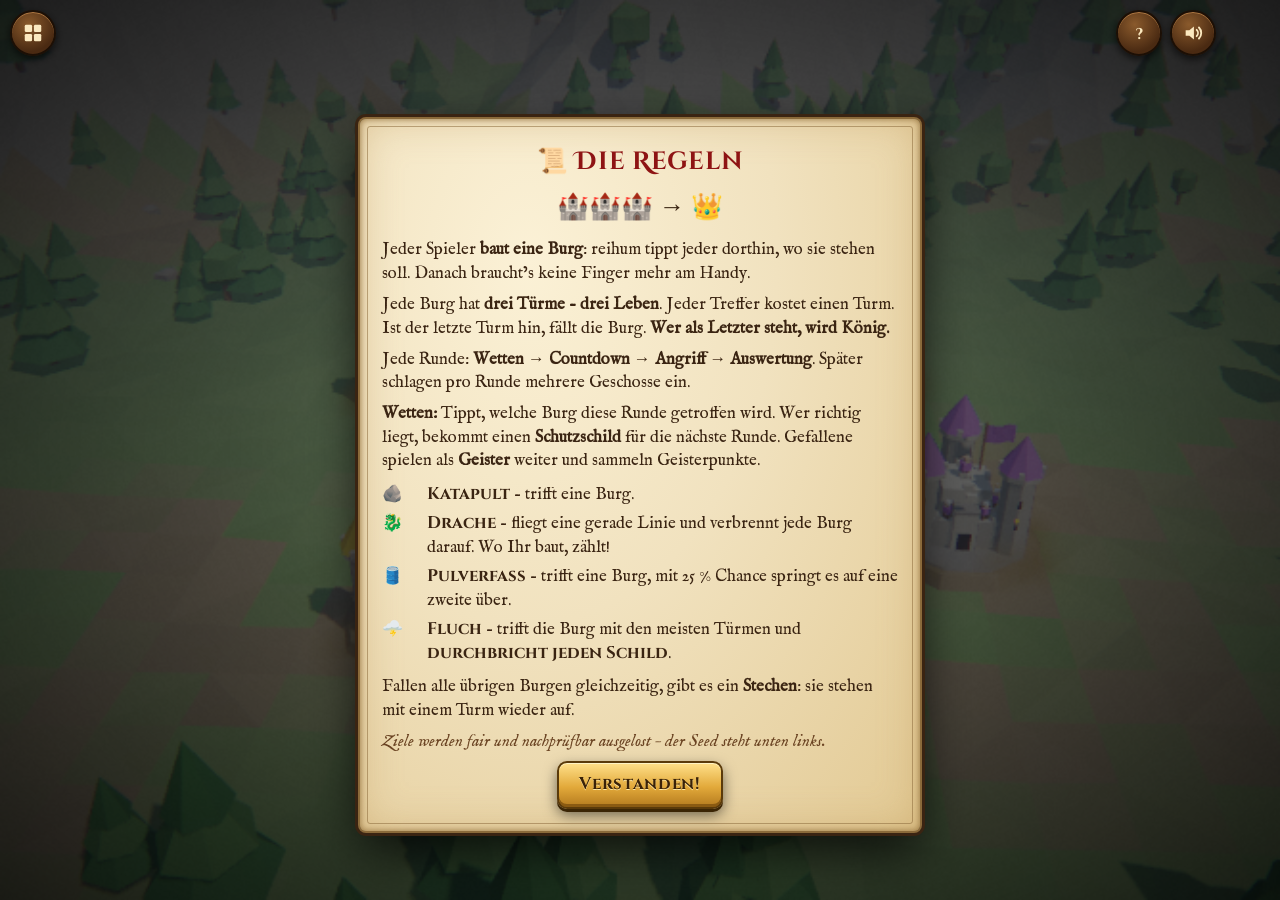
==== koenigsfinger/index.html @ d041a4e6 "Königsfinger: 3D-Engine, Spielablauf, Oberfläche, Musik und Online-Grundlage (in Arbeit) Co-Authored" ====
<!doctype html>
<html lang="de">
<head>
<meta charset="utf-8">
<meta name="viewport" content="width=device-width,initial-scale=1,viewport-fit=cover,user-scalable=no">
<meta name="theme-color" content="#1a110a">
<meta name="apple-mobile-web-app-capable" content="yes">
<title>Königsfinger</title>
<link rel="icon" href="data:image/svg+xml,%3Csvg xmlns=%22http://www.w3.org/2000/svg%22 viewBox=%220 0 100 100%22%3E%3Ctext y=%22.9em%22 font-size=%2290%22%3E%F0%9F%91%91%3C/text%3E%3C/svg%3E">
<link rel="stylesheet" href="fonts/fonts.css">
<style>
:root{--ink:#3a2412;--ink2:#6b4423;--parch:#f1e2bf;--parch2:#e2c993;--wood:#4a2c16;--wood2:#2e1a0c;--gold:#e8b84a;--gold2:#a8741c;--blood:#8e1414;
  --safe-t:env(safe-area-inset-top,0px);--safe-b:env(safe-area-inset-bottom,0px)}
*{box-sizing:border-box;-webkit-tap-highlight-color:transparent}
html,body{margin:0;height:100%;overflow:hidden;background:#120b06;color:var(--ink);font-family:'IM Fell English',Georgia,serif;user-select:none;-webkit-user-select:none;touch-action:none}
#gl{position:fixed;inset:0;width:100%;height:100%;display:block}
button,input,select{font:inherit;color:inherit}
.hide{display:none!important}

/* ---------- Holzknöpfe und Pergament ---------- */
.btn{display:inline-flex;align-items:center;justify-content:center;gap:.4em;min-height:48px;padding:.55em 1.2em;border:2px solid #1c0f05;border-radius:10px;cursor:pointer;
  font-family:'Cinzel',serif;font-weight:700;font-size:1.05rem;letter-spacing:.04em;color:#fbe9c0;text-shadow:0 1px 0 #000;
  background:linear-gradient(#7a4a24,#4a2a12 55%,#3a200c);box-shadow:inset 0 1px 0 #a8703f,inset 0 -3px 0 #24130a,0 3px 0 #140a03,0 6px 14px #0008;transition:transform .08s}
.btn:active{transform:translateY(2px);box-shadow:inset 0 1px 0 #a8703f,inset 0 -1px 0 #24130a,0 1px 0 #140a03}
.btn.gold{color:#3a2208;text-shadow:0 1px 0 #ffe9a8;background:linear-gradient(#ffe08a,#e2a93a 55%,#b47a1e);border-color:#5a3a0a;box-shadow:inset 0 1px 0 #fff3c4,inset 0 -3px 0 #8a5a12,0 3px 0 #3a2404,0 6px 14px #0008}
.btn.red{background:linear-gradient(#b2332a,#7c1a14 55%,#5a100c);box-shadow:inset 0 1px 0 #e06a5c,inset 0 -3px 0 #3a0806,0 3px 0 #200403,0 6px 14px #0008}
.btn.small{min-height:38px;padding:.3em .8em;font-size:.88rem}
.btn:disabled{filter:grayscale(.8) brightness(.7);pointer-events:none}
.parch{position:relative;background:radial-gradient(ellipse at 30% 20%,#fbf1d6,var(--parch) 45%,var(--parch2));color:var(--ink);border-radius:6px;
  box-shadow:0 0 0 2px #8a6a3a,0 0 0 5px #3a2412,0 18px 50px #000c,inset 0 0 40px #b8925066,inset 0 0 6px #8a6a3a}
.parch::before{content:"";position:absolute;inset:7px;border:1.5px solid #8a6a3a88;border-radius:3px;pointer-events:none}
h1,h2,h3{font-family:'Cinzel Decorative','Cinzel',serif;margin:0;color:var(--blood);letter-spacing:.03em}
.lead{font-style:italic;color:var(--ink2)}

/* ---------- Bildschirme (Pergamentrollen über der 3D-Welt) ---------- */
.screen{position:fixed;inset:0;display:flex;align-items:center;justify-content:center;padding:calc(64px + var(--safe-t)) 14px calc(14px + var(--safe-b));z-index:20;overflow:auto;touch-action:pan-y}
.screen.dim{background:radial-gradient(ellipse,#0006,#000b)}
.card{width:min(560px,100%);max-height:100%;overflow:auto;padding:26px 22px 22px;touch-action:pan-y}
.card h2{font-size:1.55rem;text-align:center;margin-bottom:.4em}
.row{display:flex;gap:10px;flex-wrap:wrap;align-items:center}
.col{display:flex;flex-direction:column;gap:12px}
.center{text-align:center;justify-content:center}

#menu .card{background:none;box-shadow:none;text-align:center;width:min(420px,100%)}
#menu .card::before{display:none}
.logo{font-family:'Cinzel Decorative',serif;font-weight:900;font-size:clamp(2.4rem,11vw,4.2rem);line-height:.95;color:#ffd979;
  text-shadow:0 2px 0 #7a4a10,0 4px 0 #3a2008,0 0 30px #ffb34088,0 10px 30px #000;margin:0 0 .1em}
.sub{font-family:'Cinzel',serif;color:#f6e4b8;text-shadow:0 2px 6px #000;letter-spacing:.2em;font-size:.9rem;margin-bottom:1.6em}
.crownsvg{width:84px;height:62px;filter:drop-shadow(0 4px 10px #000)}
#menu .btn{width:100%;white-space:nowrap}#menu .btn.small{font-size:.8rem;padding:.3em .5em}

/* Spielerliste */
.plist{display:flex;flex-direction:column;gap:8px;margin:10px 0}
.pl{display:flex;gap:8px;align-items:center}
.pl .n{flex:0 0 1.6em;font-family:'Cinzel',serif;font-weight:700;color:var(--ink2);text-align:right}
.pl input,.field{flex:1;min-width:0;min-height:44px;padding:.35em .7em;border:2px solid #8a6a3a;border-radius:6px;background:#fff8e6;font-size:1.1rem;user-select:text;-webkit-user-select:text}
.pl input:focus,.field:focus{outline:none;border-color:var(--blood);box-shadow:0 0 0 3px #8e141433}
.pl .x{flex:0 0 40px;height:40px;border-radius:50%;border:2px solid #8a6a3a;background:#ead3a0;cursor:pointer;font-size:1.2rem;color:var(--blood)}
.opt{border-top:1px dashed #8a6a3a88;padding-top:10px;margin-top:6px}
.opt h3{font-size:1rem;color:var(--ink2);margin-bottom:6px;font-family:'Cinzel',serif}
.seg{display:flex;flex-wrap:wrap;gap:6px}
.seg label{position:relative}
.seg input{position:absolute;opacity:0}
.seg span{display:inline-block;padding:.45em .8em;border:2px solid #8a6a3a;border-radius:20px;background:#f8ecd0;cursor:pointer;font-size:.98rem}
.seg input:checked+span{background:var(--wood);color:#fbe9c0;border-color:#1c0f05}
.err{color:var(--blood);min-height:1.2em;font-style:italic;text-align:center}

/* ---------- HUD ---------- */
.ibtn{position:fixed;z-index:30;width:46px;height:46px;border-radius:50%;display:grid;place-items:center;cursor:pointer;border:2px solid #1c0f05;
  background:radial-gradient(circle at 40% 30%,#8a5a2c,#4a2a12 70%);box-shadow:inset 0 1px 0 #b07a44,0 3px 8px #000a;color:#fbe9c0;text-decoration:none}
.ibtn svg{width:22px;height:22px}
#home{top:calc(10px + var(--safe-t));left:10px}
#pauseBtn{top:calc(10px + var(--safe-t));right:10px}
#soundBtn{top:calc(10px + var(--safe-t));right:64px}
#helpBtn{top:calc(10px + var(--safe-t));right:118px}
#seed{position:fixed;left:10px;bottom:calc(6px + var(--safe-b));z-index:15;font:11px/1.2 monospace;color:#fff8;text-shadow:0 1px 2px #000;pointer-events:none}
#netState{position:fixed;right:10px;bottom:calc(6px + var(--safe-b));z-index:15;font:12px/1.2 'Cinzel',serif;color:#ffd979;text-shadow:0 1px 2px #000;pointer-events:none}

/* Herold-Spruchband */
#herald{position:fixed;left:50%;top:calc(66px + var(--safe-t));transform:translateX(-50%) translateY(-20px);width:min(92vw,620px);z-index:18;opacity:0;transition:opacity .35s,transform .35s;pointer-events:none;text-align:center}
#herald.on{opacity:1;transform:translateX(-50%) translateY(0)}
#herald .scroll{display:inline-block;padding:12px 26px 13px;font-size:clamp(1.02rem,4vw,1.32rem);line-height:1.25;border-radius:4px}
#herald .scroll::before{inset:5px}
#herald .who{display:block;font:700 .7rem 'Cinzel',serif;letter-spacing:.25em;color:var(--blood);margin-bottom:2px}

/* Aufforderung unten (Bauen, Wetten) */
#prompt{position:fixed;left:50%;bottom:calc(12px + var(--safe-b));transform:translateX(-50%);width:min(96vw,640px);z-index:19;padding:14px 16px 12px;text-align:center}
#prompt .t{font-size:clamp(1.05rem,4.4vw,1.3rem);font-family:'Cinzel',serif;font-weight:700;color:var(--ink)}
#prompt .t b{color:var(--blood)}
#timer{height:8px;margin:8px 4px 4px;border-radius:5px;background:#8a6a3a55;overflow:hidden}
#timer i{display:block;height:100%;width:100%;background:linear-gradient(90deg,#8e1414,#d64a1a);transform-origin:left;border-radius:5px}
#chips{display:flex;flex-wrap:wrap;gap:6px;justify-content:center;margin-top:8px}
.chip{display:inline-flex;align-items:center;gap:5px;min-height:40px;padding:.2em .7em .2em .3em;border-radius:22px;border:2px solid #1c0f05;cursor:pointer;color:#fff;font-family:'Cinzel',serif;font-weight:700;font-size:.92rem;text-shadow:0 1px 2px #000;box-shadow:0 2px 0 #0008}
.chip .ic{display:grid;place-items:center;width:30px;height:30px;border-radius:50%;background:#fff3;font-size:1.05rem}
.chip.sel{outline:3px solid var(--gold);outline-offset:2px}

/* Namensschilder über den Burgen */
#labels{position:fixed;inset:0;z-index:12;pointer-events:none}
.lab{position:absolute;left:0;top:0;transform:translate(-50%,-100%);display:flex;flex-direction:column;align-items:center;gap:2px;white-space:nowrap;transition:opacity .3s}
.lab .nm{display:flex;align-items:center;gap:4px;padding:2px 9px 2px 4px;border-radius:14px;border:1.5px solid #000a;font:700 13px 'Cinzel',serif;color:#fff;text-shadow:0 1px 2px #000;box-shadow:0 2px 6px #0008}
.lab .ic{font-size:14px;width:20px;height:20px;display:grid;place-items:center;border-radius:50%;background:#fff3}
.lab .tw{font-size:11px;letter-spacing:1px;color:#ffd979;text-shadow:0 1px 2px #000}
.lab .tw .d{opacity:.25;filter:grayscale(1)}
.lab .bets{display:flex;gap:2px}
.lab .tok{width:22px;height:22px;border-radius:50%;border:2px solid #fff;display:grid;place-items:center;font-size:12px;box-shadow:0 2px 4px #000a;animation:pop .35s cubic-bezier(.3,1.8,.5,1)}
.lab.dead .nm{filter:grayscale(.7) brightness(.7)}
.lab.me .nm{outline:2px solid var(--gold);outline-offset:1px}
@keyframes pop{from{transform:scale(0)}}

/* Großer Countdown */
#count{position:fixed;inset:0;display:grid;place-items:center;z-index:17;pointer-events:none;font-family:'Cinzel Decorative',serif;font-weight:900;font-size:clamp(4rem,26vw,10rem);color:#ffd979;
  text-shadow:0 4px 0 #7a4a10,0 8px 0 #3a2008,0 0 40px #ff9a2a,0 14px 30px #000}
#count span{animation:cnt .9s ease-out both}
#count span.go{color:#ff5a3a;font-size:.6em;text-shadow:0 4px 0 #6a1008,0 0 40px #ff3a1a,0 14px 30px #000}
@keyframes cnt{0%{transform:scale(2.4);opacity:0}25%{transform:scale(1);opacity:1}80%{opacity:1}100%{transform:scale(.85);opacity:0}}

/* Ergebnisrolle */
.rank{display:flex;flex-direction:column;gap:6px;margin:10px 0}
.rk{display:flex;align-items:center;gap:10px;padding:6px 10px;border-radius:6px;background:#fff6}
.rk .pos{font:900 1.15rem 'Cinzel',serif;width:1.8em;text-align:center;color:var(--ink2)}
.rk.k{background:linear-gradient(90deg,#ffe08a,#fff3c4);box-shadow:0 0 0 2px var(--gold2)}
.rk .sw{width:30px;height:30px;border-radius:50%;display:grid;place-items:center;border:2px solid #0006}
.rk .nm{flex:1;font-family:'Cinzel',serif;font-weight:700}
.rk .ex{font-size:.85rem;color:var(--ink2);font-style:italic;text-align:right}

/* Regeln */
.rules{font-size:1.05rem;line-height:1.4}
.rules p{margin:.45em 0}
.rules .atk{display:grid;grid-template-columns:2.2em 1fr;gap:6px 8px;align-items:start;margin:.6em 0}
.rules .atk b{font-family:'Cinzel',serif}
.rules .big{font-size:1.6rem;text-align:center}

/* Ruhmeshalle */
.hall{width:100%;border-collapse:collapse;font-size:1rem}
.hall th{font-family:'Cinzel',serif;font-size:.8rem;color:var(--ink2);text-align:left;border-bottom:2px solid #8a6a3a;padding:4px}
.hall td{padding:6px 4px;border-bottom:1px dashed #8a6a3a66}
.hall td.c{text-align:center}

/* Online */
.code{font:900 2.6rem 'Cinzel',serif;letter-spacing:.25em;color:var(--blood);text-align:center}
.qr{width:170px;height:170px;margin:0 auto;background:#fff;padding:6px;border-radius:6px;border:2px solid #8a6a3a}
.qr svg{width:100%;height:100%;display:block}
.mem{display:flex;align-items:center;gap:8px;padding:6px 10px;background:#fff6;border-radius:6px;font-family:'Cinzel',serif;font-weight:700}
.mem .dot{width:10px;height:10px;border-radius:50%;background:#2a8a2a}
.mem.off .dot{background:#999}
.rooms{display:flex;flex-direction:column;gap:6px;max-height:34vh;overflow:auto}
.room{display:flex;align-items:center;gap:8px;padding:8px 10px;background:#fff6;border-radius:6px;cursor:pointer}
.room b{font-family:'Cinzel',serif;letter-spacing:.12em;color:var(--blood)}
.room span{flex:1}
#nogl{z-index:40}
#fade{position:fixed;inset:0;background:#000;z-index:50;pointer-events:none;opacity:1;transition:opacity .9s}
@media (orientation:landscape) and (max-height:500px){
  #herald{top:calc(8px + var(--safe-t));width:min(60vw,560px)}
  #prompt{padding:8px 12px;width:min(70vw,640px)}
  .card{padding:16px 16px 14px}
  .logo{font-size:2.6rem}.sub{margin-bottom:.8em}
}
</style>
</head>
<body>
<canvas id="gl"></canvas>
<div id="labels"></div>
<div id="count"></div>
<div id="herald"><div class="scroll parch"><span class="who">Der Herold</span><span id="heraldText"></span></div></div>

<a id="home" class="ibtn" href="../" aria-label="Zur Spiele-Auswahl"><svg viewBox="0 0 24 24" fill="currentColor"><rect x="3" y="3" width="8" height="8" rx="1.5"/><rect x="13" y="3" width="8" height="8" rx="1.5"/><rect x="3" y="13" width="8" height="8" rx="1.5"/><rect x="13" y="13" width="8" height="8" rx="1.5"/></svg></a>
<button id="pauseBtn" class="ibtn hide" aria-label="Pause"><svg viewBox="0 0 24 24" fill="currentColor"><rect x="5" y="4" width="5" height="16" rx="1"/><rect x="14" y="4" width="5" height="16" rx="1"/></svg></button>
<button id="soundBtn" class="ibtn" aria-label="Ton an/aus"><svg viewBox="0 0 24 24" fill="currentColor"><path d="M4 9h4l5-4v14l-5-4H4z"/><path id="snd1" d="M16 8.5a5 5 0 0 1 0 7M18.5 6a8.5 8.5 0 0 1 0 12" stroke="currentColor" stroke-width="2" fill="none" stroke-linecap="round"/><path id="snd0" class="hide" d="M16 9l5 6M21 9l-5 6" stroke="currentColor" stroke-width="2.4" stroke-linecap="round"/></svg></button>
<button id="helpBtn" class="ibtn" aria-label="Regeln"><svg viewBox="0 0 24 24"><text x="12" y="18" text-anchor="middle" font-family="Cinzel,serif" font-weight="700" font-size="17" fill="currentColor">?</text></svg></button>
<div id="seed"></div><div id="netState"></div>

<div id="prompt" class="parch hide"><div class="t" id="promptText"></div><div id="timer" class="hide"><i></i></div><div id="chips"></div></div>

<!-- Hauptmenü -->
<div id="menu" class="screen">
  <div class="card">
    <svg class="crownsvg" viewBox="0 0 84 62"><defs><linearGradient id="cg" x1="0" y1="0" x2="0" y2="1"><stop offset="0" stop-color="#fff0a8"/><stop offset=".5" stop-color="#e8b84a"/><stop offset="1" stop-color="#9a6414"/></linearGradient></defs>
      <path d="M6 52 L4 16 L22 34 L42 6 L62 34 L80 16 L78 52 Z" fill="url(#cg)" stroke="#5a3a0a" stroke-width="2.5" stroke-linejoin="round"/><rect x="5" y="50" width="74" height="9" rx="2" fill="url(#cg)" stroke="#5a3a0a" stroke-width="2.5"/>
      <circle cx="42" cy="38" r="5" fill="#c81e1e" stroke="#5a0a0a" stroke-width="1.5"/><circle cx="22" cy="42" r="3.5" fill="#2a6ad6"/><circle cx="62" cy="42" r="3.5" fill="#2a9a4a"/></svg>
    <div class="logo">Königs&shy;finger</div>
    <div class="sub">WER ZULETZT STEHT, TRÄGT DIE KRONE</div>
    <div class="col">
      <button class="btn gold" id="bOffline">⚔ Am Tisch spielen</button>
      <button class="btn" id="bOnline">🌐 Online spielen</button>
      <div class="row" style="flex-wrap:nowrap"><button class="btn small" style="flex:1" id="bHall">🏆 Ruhmeshalle</button><button class="btn small" style="flex:1" id="bRules">📜 Regeln</button></div>
    </div>
  </div>
</div>

<!-- Spieler und Einstellungen (am Tisch) -->
<div id="setup" class="screen dim hide">
  <div class="card parch">
    <h2>Wer kämpft mit?</h2>
    <p class="lead center" style="text-align:center;margin:.2em 0">2 bis 8 Herrschaften – Namen sind Pflicht.</p>
    <div class="plist" id="plist"></div>
    <div class="row center"><button class="btn small" id="bAdd">＋ Spieler</button></div>
    <div id="settingsBox"></div>
    <div class="err" id="setupErr"></div>
    <div class="row" style="flex-wrap:nowrap"><button class="btn" id="bSetupBack">←</button><button class="btn gold" style="flex:1" id="bStart">Burgen bauen!</button></div>
  </div>
</div>

<template id="settingsTpl">
  <div class="opt"><h3>Angreifer (kombinierbar)</h3><div class="seg" data-k="attacks">
    <label><input type="checkbox" value="katapult"><span>🪨 Katapult</span></label><label><input type="checkbox" value="drache"><span>🐉 Drache</span></label>
    <label><input type="checkbox" value="pulver"><span>🛢️ Pulverfass</span></label><label><input type="checkbox" value="fluch"><span>🌩️ Fluch</span></label></div></div>
  <div class="opt"><h3>Wetten</h3><div class="seg" data-k="betMode">
    <label><input type="radio" name="bm" value="round"><span>Jede Runde (Schild)</span></label><label><input type="radio" name="bm" value="start"><span>Nur am Anfang (Königswette)</span></label></div></div>
  <div class="opt"><h3>Partie</h3><div class="seg" data-k="match">
    <label><input type="radio" name="mt" value="1"><span>Einzelspiel</span></label><label><input type="radio" name="mt" value="3"><span>Best of 3</span></label><label><input type="radio" name="mt" value="5"><span>Best of 5</span></label></div></div>
  <div class="opt"><h3>Kamera</h3><div class="seg" data-k="camFx">
    <label><input type="radio" name="cf" value="1"><span>Wackeln & Zoom</span></label><label><input type="radio" name="cf" value="0"><span>Ruhig</span></label></div></div>
</template>

<!-- Online -->
<div id="online" class="screen dim hide">
  <div class="card parch col">
    <h2>Online spielen</h2>
    <div class="pl"><input id="myName" class="field" maxlength="16" placeholder="Euer Name" autocomplete="off"></div>
    <div class="row" style="flex-wrap:nowrap"><button class="btn gold" style="flex:1" id="bCreate">Raum erstellen</button></div>
    <div class="seg center"><label><input type="checkbox" id="pubRoom" checked><span>In der öffentlichen Lobby zeigen</span></label></div>
    <div class="opt"><h3>Mit Code beitreten</h3><div class="row" style="flex-wrap:nowrap"><input id="joinCode" class="field" maxlength="4" placeholder="ABCD" autocomplete="off" style="text-transform:uppercase;letter-spacing:.3em;font-family:Cinzel,serif;font-weight:700"><button class="btn" id="bJoin">Beitreten</button></div></div>
    <div class="opt"><h3>Öffentliche Lobby</h3><div class="rooms" id="rooms"><i class="lead">Suche Räume…</i></div></div>
    <div class="err" id="onErr"></div>
    <button class="btn" id="bOnBack">← Zurück</button>
  </div>
</div>

<!-- Raum -->
<div id="room" class="screen dim hide">
  <div class="card parch col">
    <h2>Raum</h2>
    <div class="code" id="roomCode">----</div>
    <div class="qr" id="roomQr"></div>
    <p class="lead center" style="text-align:center;margin:0">Scannt den Code oder gebt ihn unter „Online spielen“ ein.</p>
    <div class="col" id="members"></div>
    <div id="roomSettings"></div>
    <div class="err" id="roomErr"></div>
    <div class="row" style="flex-wrap:nowrap"><button class="btn" id="bLeave">Verlassen</button><button class="btn gold" style="flex:1" id="bRoomStart">Spiel starten</button></div>
  </div>
</div>

<!-- Ruhmeshalle -->
<div id="hall" class="screen dim hide">
  <div class="card parch col">
    <h2>🏆 Ruhmeshalle</h2>
    <div id="hallBody"></div>
    <div class="row" style="flex-wrap:nowrap"><button class="btn" style="flex:1" id="bHallBack">← Zurück</button><button class="btn small red" id="bHallClear">Löschen</button></div>
  </div>
</div>

<!-- Regeln -->
<div id="rules" class="screen dim hide">
  <div class="card parch rules">
    <h2>📜 Die Regeln</h2>
    <p class="big">🏰🏰🏰 → 👑</p>
    <p>Jeder Spieler <b>baut eine Burg</b>: reihum tippt jeder dorthin, wo sie stehen soll. Danach braucht’s keine Finger mehr am Handy.</p>
    <p>Jede Burg hat <b>drei Türme – drei Leben</b>. Jeder Treffer kostet einen Turm. Ist der letzte Turm hin, fällt die Burg. <b>Wer als Letzter steht, wird König.</b></p>
    <p>Jede Runde: <b>Wetten → Countdown → Angriff → Auswertung</b>. Später schlagen pro Runde mehrere Geschosse ein.</p>
    <p><b>Wetten:</b> Tippt, welche Burg diese Runde getroffen wird. Wer richtig liegt, bekommt einen <b>Schutzschild</b> für die nächste Runde. Gefallene spielen als <b>Geister</b> weiter und sammeln Geisterpunkte.</p>
    <div class="atk"><span>🪨</span><span><b>Katapult</b> – trifft eine Burg.</span>
      <span>🐉</span><span><b>Drache</b> – fliegt eine gerade Linie und verbrennt jede Burg darauf. Wo Ihr baut, zählt!</span>
      <span>🛢️</span><span><b>Pulverfass</b> – trifft eine Burg, mit 25 % Chance springt es auf eine zweite über.</span>
      <span>🌩️</span><span><b>Fluch</b> – trifft die Burg mit den meisten Türmen und <b>durchbricht jeden Schild</b>.</span></div>
    <p>Fallen alle übrigen Burgen gleichzeitig, gibt es ein <b>Stechen</b>: sie stehen mit einem Turm wieder auf.</p>
    <p class="lead">Ziele werden fair und nachprüfbar ausgelost – der Seed steht unten links.</p>
    <div class="row center"><button class="btn gold" id="bRulesOk">Verstanden!</button></div>
  </div>
</div>

<!-- Pause -->
<div id="pause" class="screen dim hide">
  <div class="card parch col center" style="width:min(360px,100%);text-align:center">
    <h2>Pause</h2>
    <button class="btn gold" id="bResume">Weiter</button>
    <button class="btn red" id="bAbort">Partie abbrechen</button>
  </div>
</div>

<!-- Ergebnis -->
<div id="result" class="screen dim hide">
  <div class="card parch col">
    <h2 id="resTitle">Lang lebe der König!</h2>
    <div id="resMatch" class="center lead" style="text-align:center"></div>
    <div class="rank" id="resRank"></div>
    <div id="resExtra" class="lead"></div>
    <div class="row" style="flex-wrap:nowrap"><button class="btn" id="bResMenu">Menü</button><button class="btn gold" style="flex:1" id="bResNext">Nochmal!</button></div>
  </div>
</div>

<div id="nogl" class="screen dim hide"><div class="card parch center" style="text-align:center"><h2>Oje!</h2><p>Euer Gerät kann leider kein WebGL2 – ohne geht’s bei den Burgen ned.</p><a class="btn" href="../">← Andere Spiele</a></div></div>
<div id="fade"></div>
<script type="module" src="js/main.js"></script>
</body>
</html>
---- koenigsfinger/fonts/fonts.css ----
@font-face {
  font-family: 'Cinzel';
  font-style: normal;
  font-weight: 500;
  font-display: swap;
  src: url(Cinzel-500.woff2) format('woff2');
}
@font-face {
  font-family: 'Cinzel';
  font-style: normal;
  font-weight: 700;
  font-display: swap;
  src: url(Cinzel-500.woff2) format('woff2');
}
@font-face {
  font-family: 'Cinzel Decorative';
  font-style: normal;
  font-weight: 700;
  font-display: swap;
  src: url(CinzelDecorative-700.woff2) format('woff2');
}
@font-face {
  font-family: 'Cinzel Decorative';
  font-style: normal;
  font-weight: 900;
  font-display: swap;
  src: url(CinzelDecorative-900.woff2) format('woff2');
}
@font-face {
  font-family: 'IM Fell English';
  font-style: italic;
  font-weight: 400;
  font-display: swap;
  src: url(IMFellEnglish-400i.woff2) format('woff2');
}
@font-face {
  font-family: 'IM Fell English';
  font-style: normal;
  font-weight: 400;
  font-display: swap;
  src: url(IMFellEnglish-400.woff2) format('woff2');
}
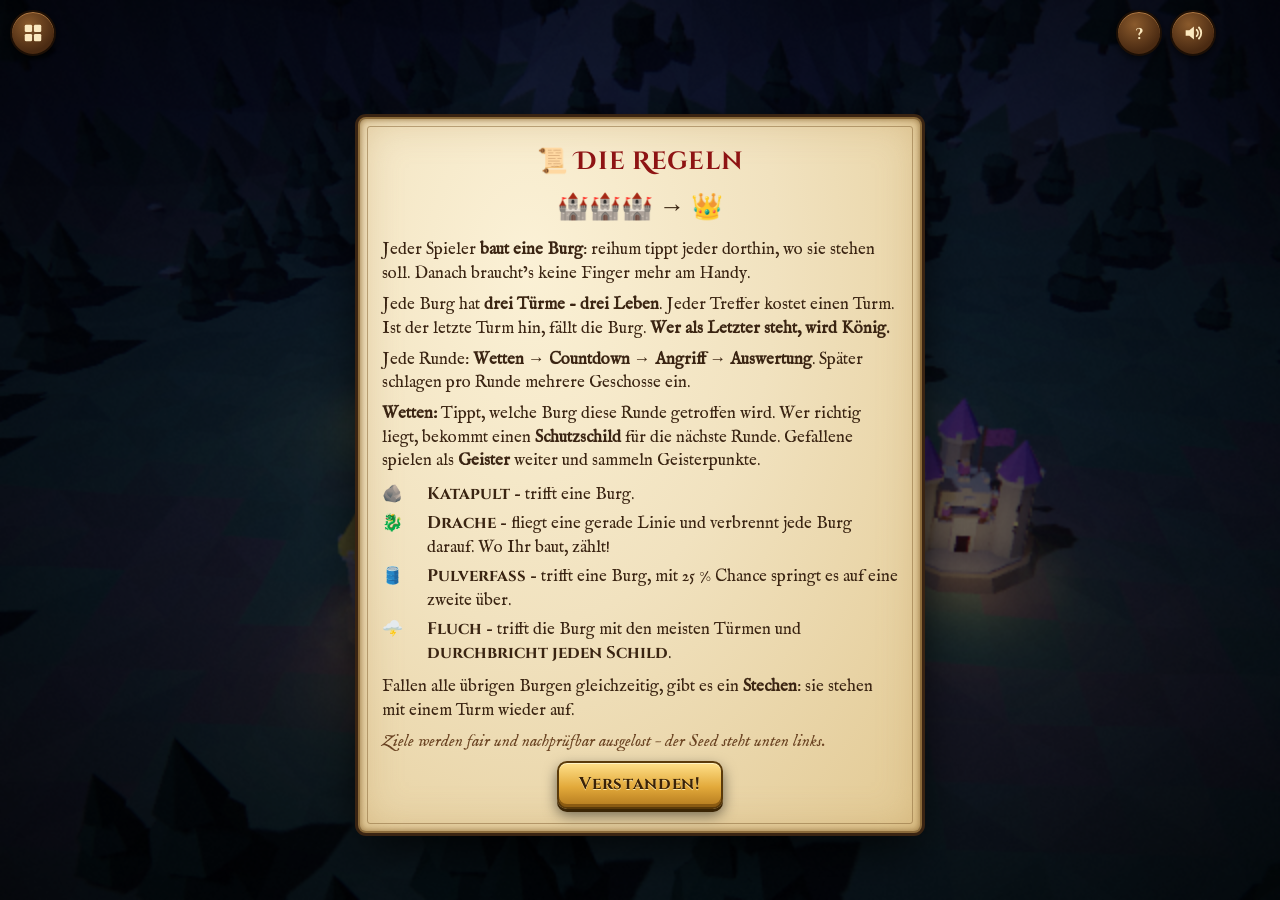
==== commit f83c1126: "Königsfinger fertig: Online-Modus, Android-App, Tests, README - Online: Worker mit Durable Objects (" ====
--- a/koenigsfinger/index.html
+++ b/koenigsfinger/index.html
@@ -183,6 +183,7 @@
       <button class="btn gold" id="bOffline">⚔ Am Tisch spielen</button>
       <button class="btn" id="bOnline">🌐 Online spielen</button>
       <div class="row" style="flex-wrap:nowrap"><button class="btn small" style="flex:1" id="bHall">🏆 Ruhmeshalle</button><button class="btn small" style="flex:1" id="bRules">📜 Regeln</button></div>
+      <a id="apkLink" class="sub" href="../koenigsfinger.apk" download style="margin:.6em 0 0;font-size:.75rem;letter-spacing:.1em">📱 ANDROID-APP LADEN</a>
     </div>
   </div>
 </div>
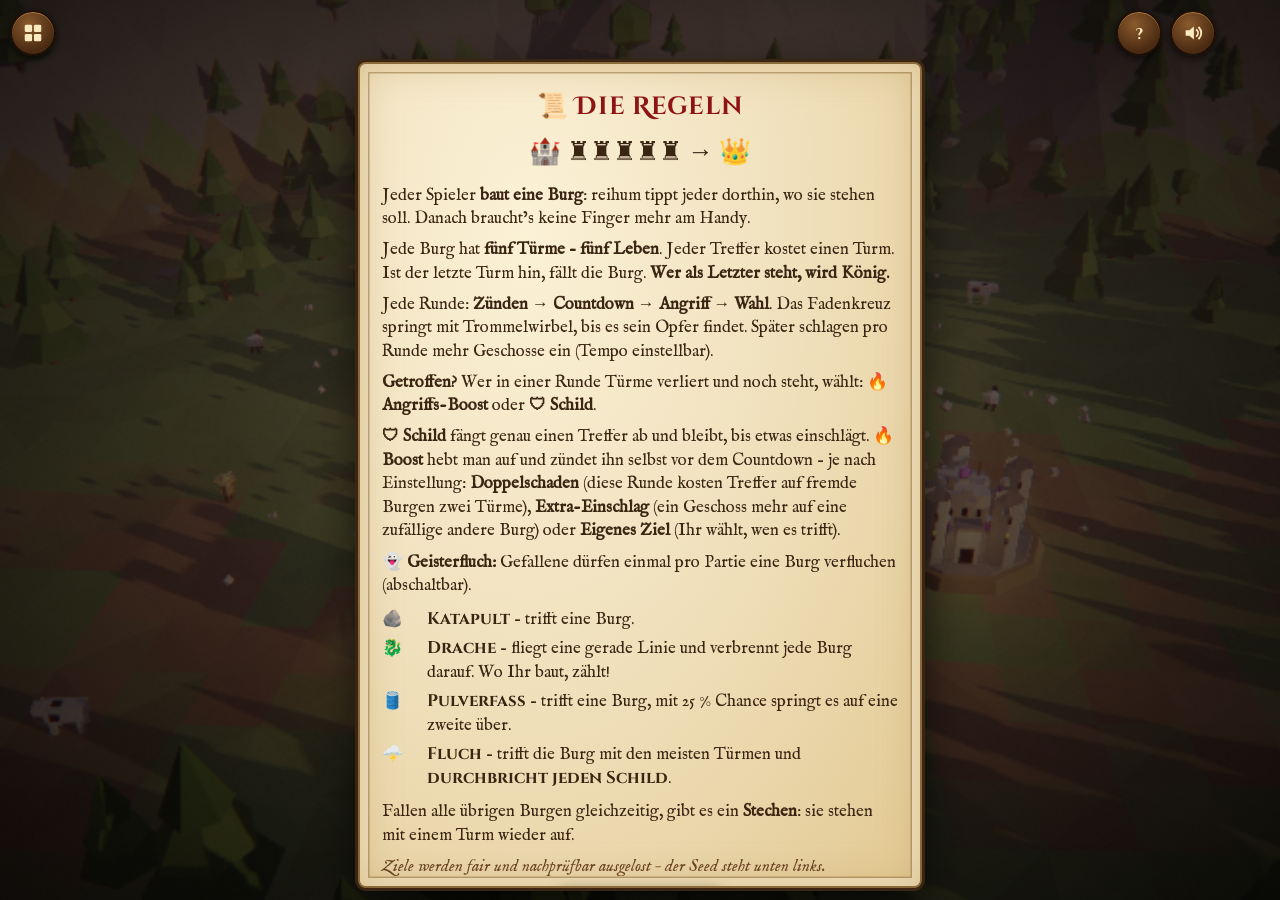
==== commit a2e4decc: "Königsfinger 2.0: fünf Leben, Boost oder Schild statt Wetten, mehr Gore und Animationen - Regeln: 5 " ====
--- a/koenigsfinger/index.html
+++ b/koenigsfinger/index.html
@@ -36,6 +36,7 @@
 .screen{position:fixed;inset:0;display:flex;align-items:center;justify-content:center;padding:calc(64px + var(--safe-t)) 14px calc(14px + var(--safe-b));z-index:20;overflow:auto;touch-action:pan-y}
 .screen.dim{background:radial-gradient(ellipse,#0006,#000b)}
 .card{width:min(560px,100%);max-height:100%;overflow:auto;padding:26px 22px 22px;touch-action:pan-y}
+.card.parch::before{display:none}.card.parch{box-shadow:0 0 0 2px #8a6a3a,0 0 0 5px #3a2412,0 18px 50px #000c,inset 0 0 40px #b8925066,inset 0 0 0 8px #f1e2bf,inset 0 0 0 9.5px #8a6a3a88}
 .card h2{font-size:1.55rem;text-align:center;margin-bottom:.4em}
 .row{display:flex;gap:10px;flex-wrap:wrap;align-items:center}
 .col{display:flex;flex-direction:column;gap:12px}
@@ -99,9 +100,12 @@
 .lab{position:absolute;left:0;top:0;transform:translate(-50%,-100%);display:flex;flex-direction:column;align-items:center;gap:2px;white-space:nowrap;transition:opacity .3s}
 .lab .nm{display:flex;align-items:center;gap:4px;padding:2px 9px 2px 4px;border-radius:14px;border:1.5px solid #000a;font:700 13px 'Cinzel',serif;color:#fff;text-shadow:0 1px 2px #000;box-shadow:0 2px 6px #0008}
 .lab .ic{font-size:14px;width:20px;height:20px;display:grid;place-items:center;border-radius:50%;background:#fff3}
-.lab .tw{font-size:11px;letter-spacing:1px;color:#ffd979;text-shadow:0 1px 2px #000}
+.lab .tw{font-size:10px;letter-spacing:0;color:#ffd979;text-shadow:0 1px 2px #000}
+.lab .buffs{display:flex;gap:3px}
+.lab .bf{font:700 12px 'Cinzel',serif;padding:1px 5px;border-radius:10px;background:#0009;color:#fff;border:1.5px solid #fff8;animation:pop .35s cubic-bezier(.3,1.8,.5,1)}
+.lab .bf.sh{border-color:#8cf}.lab .bf.bo{border-color:#f93}.lab .bf.gh{border-color:#9f9}
+#chips .btn.big{min-height:56px;font-size:1.1rem;flex:1;min-width:40%}
 .lab .tw .d{opacity:.25;filter:grayscale(1)}
-.lab .bets{display:flex;gap:2px}
 .lab .tok{width:22px;height:22px;border-radius:50%;border:2px solid #fff;display:grid;place-items:center;font-size:12px;box-shadow:0 2px 4px #000a;animation:pop .35s cubic-bezier(.3,1.8,.5,1)}
 .lab.dead .nm{filter:grayscale(.7) brightness(.7)}
 .lab.me .nm{outline:2px solid var(--gold);outline-offset:1px}
@@ -205,12 +209,22 @@
   <div class="opt"><h3>Angreifer (kombinierbar)</h3><div class="seg" data-k="attacks">
     <label><input type="checkbox" value="katapult"><span>🪨 Katapult</span></label><label><input type="checkbox" value="drache"><span>🐉 Drache</span></label>
     <label><input type="checkbox" value="pulver"><span>🛢️ Pulverfass</span></label><label><input type="checkbox" value="fluch"><span>🌩️ Fluch</span></label></div></div>
-  <div class="opt"><h3>Wetten</h3><div class="seg" data-k="betMode">
-    <label><input type="radio" name="bm" value="round"><span>Jede Runde (Schild)</span></label><label><input type="radio" name="bm" value="start"><span>Nur am Anfang (Königswette)</span></label></div></div>
+  <div class="opt"><h3>Boost nach einem Treffer</h3><div class="seg" data-k="boostType">
+    <label><input type="radio" name="bt" value="doppel"><span>💥 Doppelschaden</span></label><label><input type="radio" name="bt" value="extra"><span>🎯 Extra-Einschlag</span></label><label><input type="radio" name="bt" value="ziel"><span>🗡️ Eigenes Ziel</span></label></div></div>
+  <div class="opt"><h3>Buffs sammeln</h3><div class="seg" data-k="stack">
+    <label><input type="radio" name="st" value="eins"><span>Höchstens einer</span></label><label><input type="radio" name="st" value="je"><span>Je einer</span></label><label><input type="radio" name="st" value="viele"><span>Unbegrenzt</span></label></div></div>
+  <div class="opt"><h3>Tempo</h3><div class="seg" data-k="tempo">
+    <label><input type="radio" name="tp" value="kurz"><span>Kurz</span></label><label><input type="radio" name="tp" value="mittel"><span>Mittel</span></label><label><input type="radio" name="tp" value="lang"><span>Lang</span></label></div></div>
+  <div class="opt"><h3>Geisterfluch (Gefallene verfluchen einmal)</h3><div class="seg" data-k="ghostCurse">
+    <label><input type="radio" name="gc" value="1"><span>An</span></label><label><input type="radio" name="gc" value="0"><span>Aus</span></label></div></div>
   <div class="opt"><h3>Partie</h3><div class="seg" data-k="match">
     <label><input type="radio" name="mt" value="1"><span>Einzelspiel</span></label><label><input type="radio" name="mt" value="3"><span>Best of 3</span></label><label><input type="radio" name="mt" value="5"><span>Best of 5</span></label></div></div>
   <div class="opt"><h3>Kamera</h3><div class="seg" data-k="camFx">
     <label><input type="radio" name="cf" value="1"><span>Wackeln & Zoom</span></label><label><input type="radio" name="cf" value="0"><span>Ruhig</span></label></div></div>
+  <div class="opt"><h3>Kamerafahrten zwischen den Runden</h3><div class="seg" data-k="cam">
+    <label><input type="radio" name="cm" value="kurz"><span>Kurz</span></label><label><input type="radio" name="cm" value="film"><span>Filmisch</span></label><label><input type="radio" name="cm" value="skip"><span>Filmisch, antippen = weiter</span></label></div></div>
+  <div class="opt"><h3>Killcam (Zeitlupe, wenn eine Burg fällt)</h3><div class="seg" data-k="killcam">
+    <label><input type="radio" name="kc" value="1"><span>An</span></label><label><input type="radio" name="kc" value="0"><span>Aus</span></label></div></div>
 </template>
 
 <!-- Online -->
@@ -254,11 +268,13 @@
 <div id="rules" class="screen dim hide">
   <div class="card parch rules">
     <h2>📜 Die Regeln</h2>
-    <p class="big">🏰🏰🏰 → 👑</p>
+    <p class="big">🏰 ♜♜♜♜♜ → 👑</p>
     <p>Jeder Spieler <b>baut eine Burg</b>: reihum tippt jeder dorthin, wo sie stehen soll. Danach braucht’s keine Finger mehr am Handy.</p>
-    <p>Jede Burg hat <b>drei Türme – drei Leben</b>. Jeder Treffer kostet einen Turm. Ist der letzte Turm hin, fällt die Burg. <b>Wer als Letzter steht, wird König.</b></p>
-    <p>Jede Runde: <b>Wetten → Countdown → Angriff → Auswertung</b>. Später schlagen pro Runde mehrere Geschosse ein.</p>
-    <p><b>Wetten:</b> Tippt, welche Burg diese Runde getroffen wird. Wer richtig liegt, bekommt einen <b>Schutzschild</b> für die nächste Runde. Gefallene spielen als <b>Geister</b> weiter und sammeln Geisterpunkte.</p>
+    <p>Jede Burg hat <b>fünf Türme – fünf Leben</b>. Jeder Treffer kostet einen Turm. Ist der letzte Turm hin, fällt die Burg. <b>Wer als Letzter steht, wird König.</b></p>
+    <p>Jede Runde: <b>Zünden → Countdown → Angriff → Wahl</b>. Das Fadenkreuz springt mit Trommelwirbel, bis es sein Opfer findet. Später schlagen pro Runde mehr Geschosse ein (Tempo einstellbar).</p>
+    <p><b>Getroffen?</b> Wer in einer Runde Türme verliert und noch steht, wählt: <b>🔥 Angriffs-Boost</b> oder <b>🛡 Schild</b>.</p>
+    <p><b>🛡 Schild</b> fängt genau einen Treffer ab und bleibt, bis etwas einschlägt. <b>🔥 Boost</b> hebt man auf und zündet ihn selbst vor dem Countdown – je nach Einstellung: <b>Doppelschaden</b> (diese Runde kosten Treffer auf fremde Burgen zwei Türme), <b>Extra-Einschlag</b> (ein Geschoss mehr auf eine zufällige andere Burg) oder <b>Eigenes Ziel</b> (Ihr wählt, wen es trifft).</p>
+    <p><b>👻 Geisterfluch:</b> Gefallene dürfen einmal pro Partie eine Burg verfluchen (abschaltbar).</p>
     <div class="atk"><span>🪨</span><span><b>Katapult</b> – trifft eine Burg.</span>
       <span>🐉</span><span><b>Drache</b> – fliegt eine gerade Linie und verbrennt jede Burg darauf. Wo Ihr baut, zählt!</span>
       <span>🛢️</span><span><b>Pulverfass</b> – trifft eine Burg, mit 25 % Chance springt es auf eine zweite über.</span>
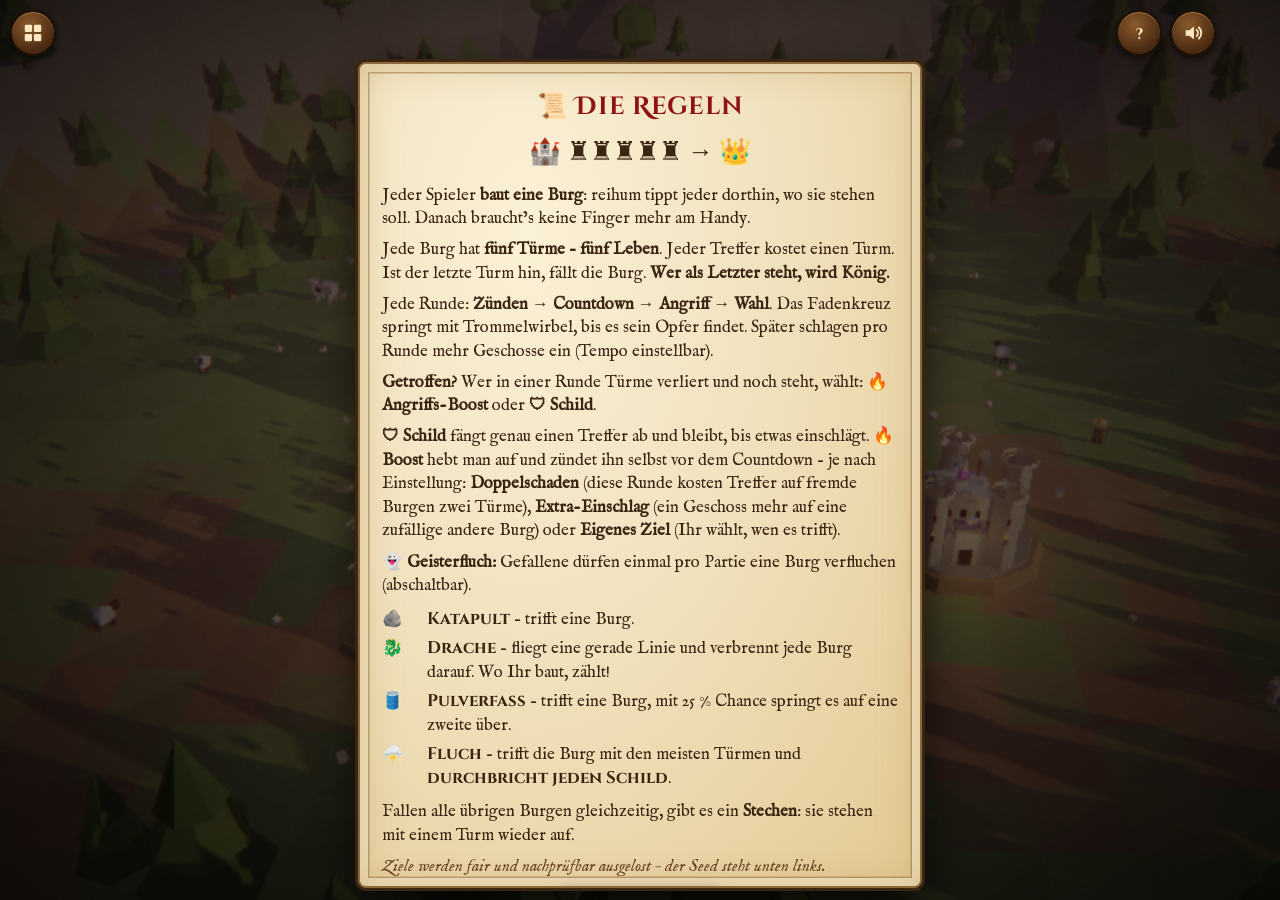
==== commit 18827ce9: "Rückblick statt Kamerafahrt: nach jeder Runde fliegt die Kamera zu den getroffenen Burgen Statt eine" ====
--- a/koenigsfinger/index.html
+++ b/koenigsfinger/index.html
@@ -221,7 +221,7 @@
     <label><input type="radio" name="mt" value="1"><span>Einzelspiel</span></label><label><input type="radio" name="mt" value="3"><span>Best of 3</span></label><label><input type="radio" name="mt" value="5"><span>Best of 5</span></label></div></div>
   <div class="opt"><h3>Kamera</h3><div class="seg" data-k="camFx">
     <label><input type="radio" name="cf" value="1"><span>Wackeln & Zoom</span></label><label><input type="radio" name="cf" value="0"><span>Ruhig</span></label></div></div>
-  <div class="opt"><h3>Kamerafahrten zwischen den Runden</h3><div class="seg" data-k="cam">
+  <div class="opt"><h3>Rückblick nach jeder Runde (Kamera zeigt die getroffenen Burgen)</h3><div class="seg" data-k="cam">
     <label><input type="radio" name="cm" value="kurz"><span>Kurz</span></label><label><input type="radio" name="cm" value="film"><span>Filmisch</span></label><label><input type="radio" name="cm" value="skip"><span>Filmisch, antippen = weiter</span></label></div></div>
   <div class="opt"><h3>Killcam (Zeitlupe, wenn eine Burg fällt)</h3><div class="seg" data-k="killcam">
     <label><input type="radio" name="kc" value="1"><span>An</span></label><label><input type="radio" name="kc" value="0"><span>Aus</span></label></div></div>
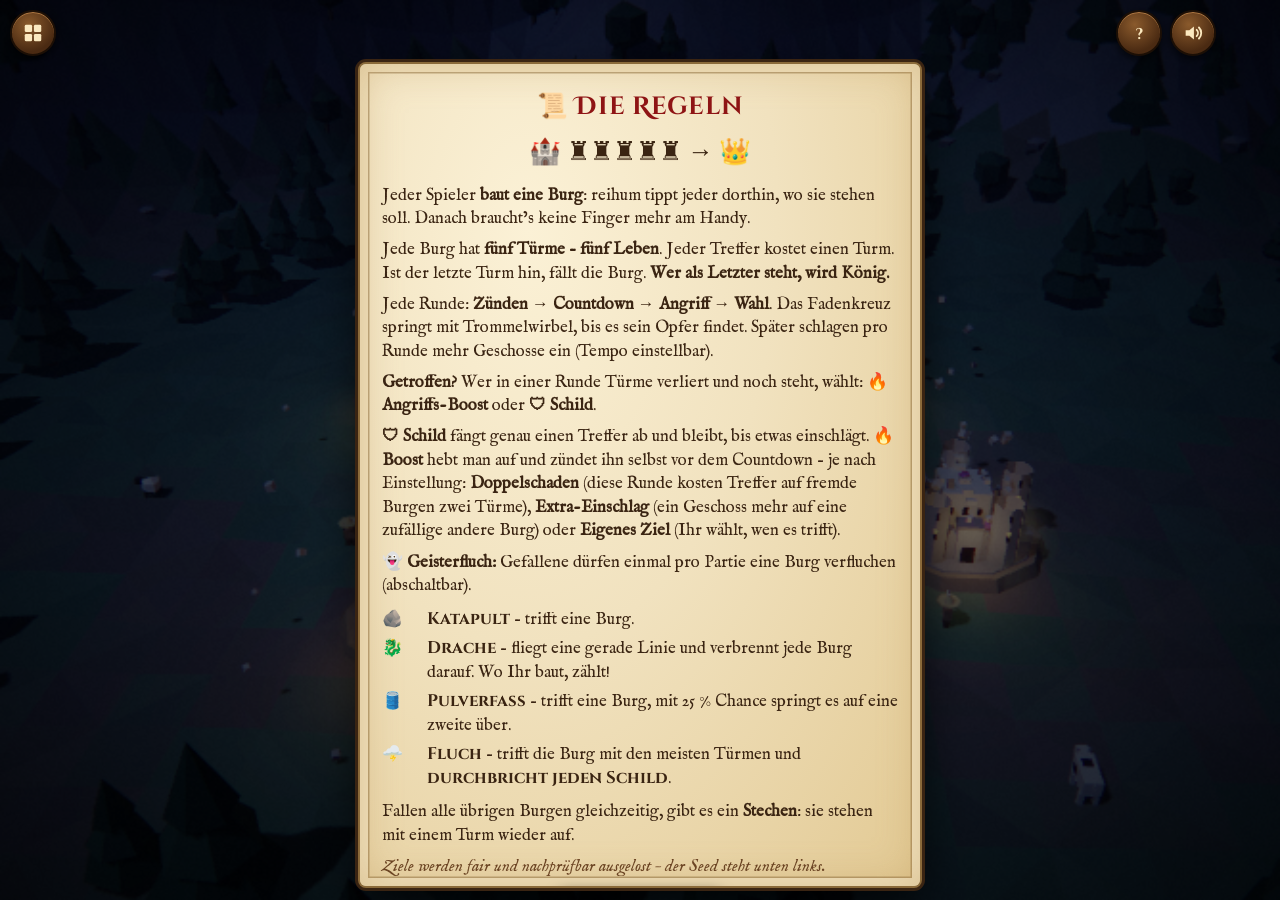
==== commit 53ba2cbd: "Herold und Wachen sprechen: Ansagen und Zurufe über die Sprachausgabe des Geräts - Herold liest sein" ====
--- a/koenigsfinger/index.html
+++ b/koenigsfinger/index.html
@@ -219,6 +219,8 @@
     <label><input type="radio" name="gc" value="1"><span>An</span></label><label><input type="radio" name="gc" value="0"><span>Aus</span></label></div></div>
   <div class="opt"><h3>Partie</h3><div class="seg" data-k="match">
     <label><input type="radio" name="mt" value="1"><span>Einzelspiel</span></label><label><input type="radio" name="mt" value="3"><span>Best of 3</span></label><label><input type="radio" name="mt" value="5"><span>Best of 5</span></label></div></div>
+  <div class="opt"><h3>Sprecher (Herold und Wachen reden)</h3><div class="seg" data-k="voice">
+    <label><input type="radio" name="vo" value="1"><span>An</span></label><label><input type="radio" name="vo" value="0"><span>Aus</span></label></div></div>
   <div class="opt"><h3>Kamera</h3><div class="seg" data-k="camFx">
     <label><input type="radio" name="cf" value="1"><span>Wackeln & Zoom</span></label><label><input type="radio" name="cf" value="0"><span>Ruhig</span></label></div></div>
   <div class="opt"><h3>Rückblick nach jeder Runde (Kamera zeigt die getroffenen Burgen)</h3><div class="seg" data-k="cam">
